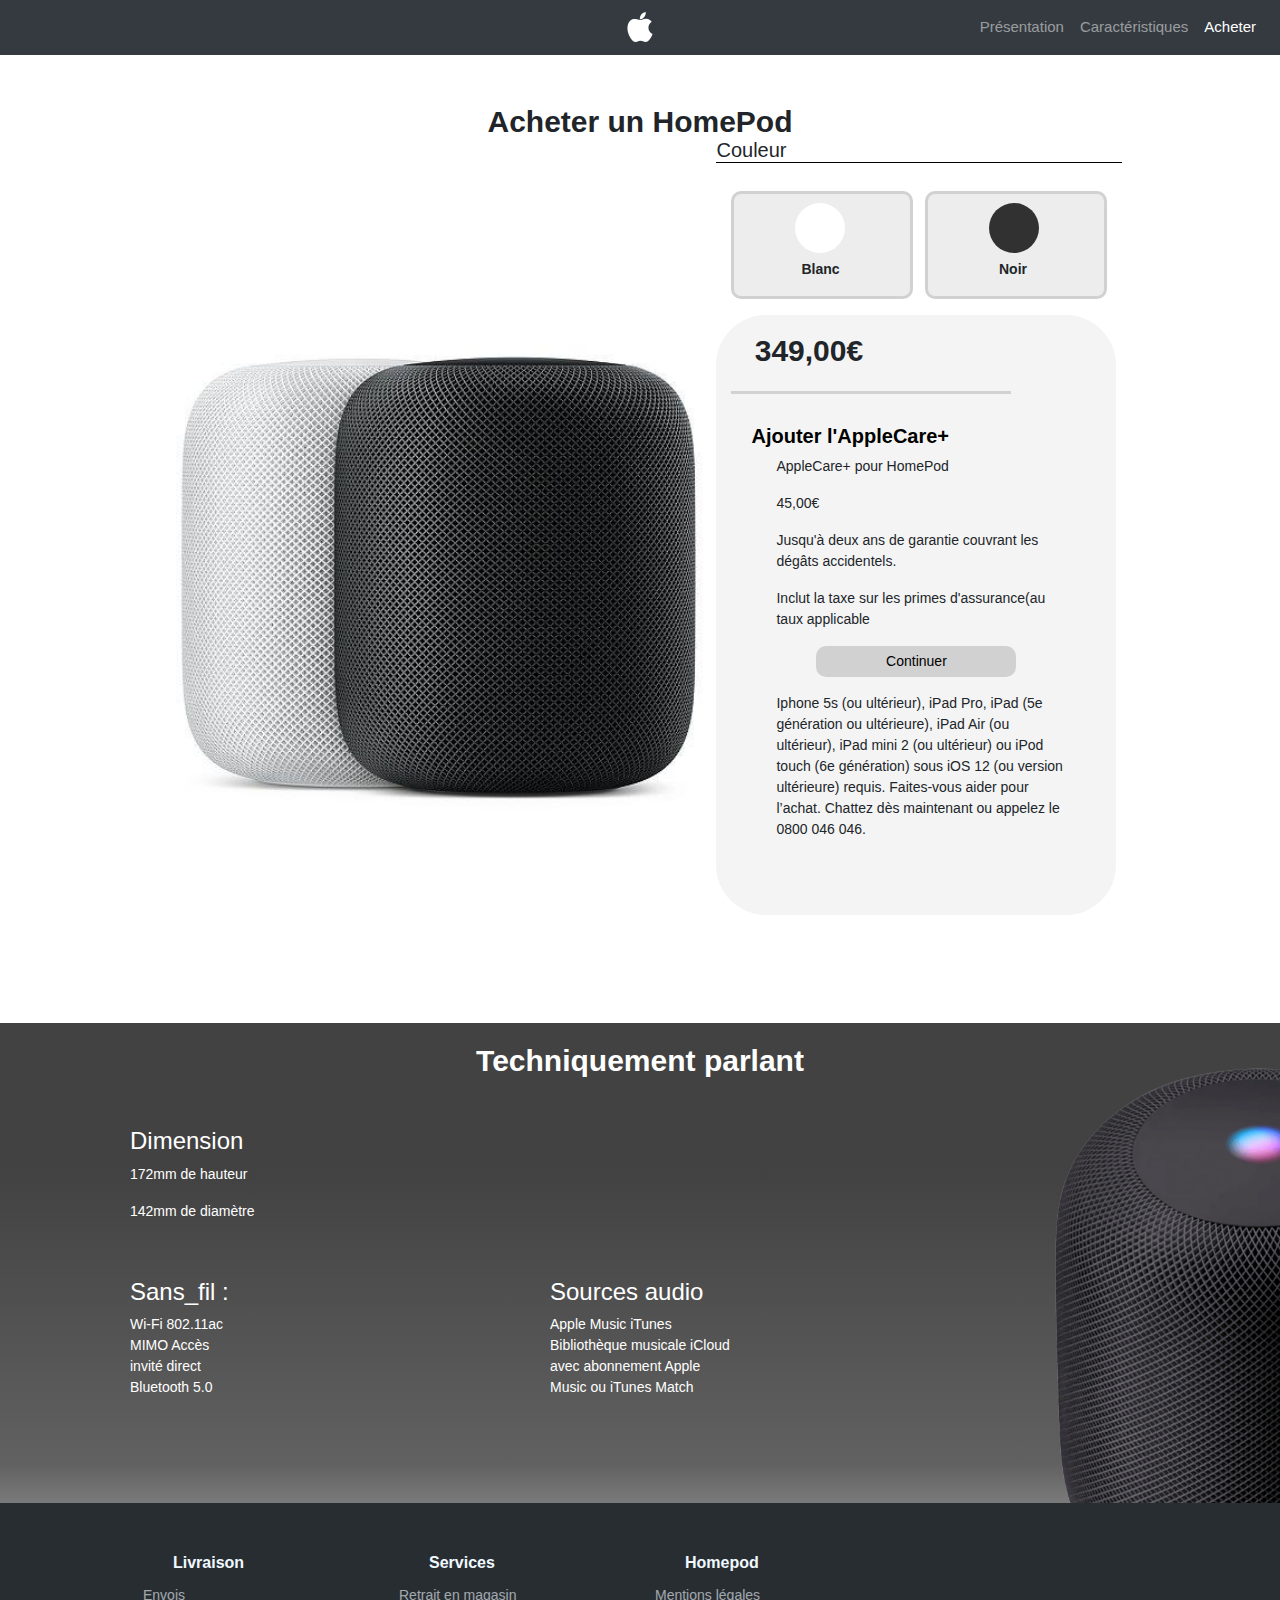
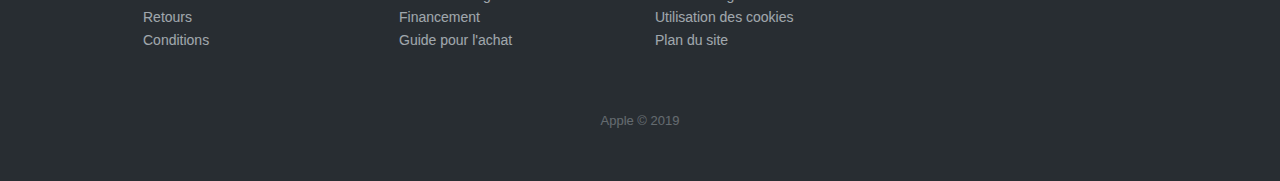
==== index2.html @ 8c5b040a "f" ====
<!DOCTYPE html>
  <html lang="fr">
  <head>
      <meta charset="utf-8"/>
      <title>Acheter</title>
      <meta name="description" content="description de ma page"/>
      <link rel="icon" href="images/appleico.png" type="image/png">

      <link href="https://fonts.googleapis.com/css?family=Roboto" rel="stylesheet">

      <meta name="description" content="description de ma page"/>
      <link rel="stylesheet" href="https://stackpath.bootstrapcdn.com/bootstrap/4.3.1/css/bootstrap.min.css" integrity="sha384-ggOyR0iXCbMQv3Xipma34MD+dH/1fQ784/j6cY/iJTQUOhcWr7x9JvoRxT2MZw1T" crossorigin="anonymous">
      <link rel="stylesheet" href="https://cdnjs.cloudflare.com/ajax/libs/animate.css/3.7.0/animate.css">
      <link rel="stylesheet" href="styles/main2.css">
  </head>

  <body>
    <header>
      <nav class="navbar navbar-expand-lg navbar-dark bg-dark">
        <a class="st-navbar-desktop-logo-link" title="Logo" href="index.html"><img src="images/apple-logo.png" class="logoApple" alt="Description"></a>
        <button class="navbar-toggler" type="button" data-toggle="collapse" data-target="#navbarNav" aria-controls="navbarNav" aria-expanded="false" aria-label="Toggle navigation">
          <span class="navbar-toggler-icon"></span>
        </button>
        <div class="collapse navbar-collapse" id="navbarNav">
          <ul class="nav navbar-nav ml-auto">
            <li class="nav-item">
              <a class="nav-link" href="index.html">Présentation<span class="sr-only">(current)</span></a>
            </li>
            <li class="nav-item">
              <a class="nav-link" href="#">Caractéristiques</a>
            </li>
            <li class="nav-item active">
              <a class="nav-link" href="index2.html">Acheter</a>
            </li>
          </ul>
        </div>
      </nav>
    </header>

    <section class="container">
      <h1>Acheter un HomePod</h1>
        <div class="homepod container-fluid">
          <img src="images/homepodx2.jpg" class=change_images alt="#">
          <div class="form">
            <h2 class="Couleur">Couleur</h2>
            <div class="container-fluid">
              <ul class="square2"><a href="javascript:void(0)"></a>
                    <li class="current button"></li>
                    <li class="white"><p>Blanc</p></li>
                      </ul>

                    <ul class="square"><a href="javascript:void(0)"></a>
                    <li class="button2"></li>
                    <li class="black"><p>Noir</p></li>
                    </ul>
            </div>
            <div class="buy container_flex2">
                <h1> 349,00€</h1>
                <h2 class="Add_Applecare"><a href="#" title="applecare" >Ajouter l'AppleCare+</a></h2>
                <p class="description_applecare">AppleCare+ pour HomePod</p>
                <p class="description_applecare">45,00€</p>
                <p class="description_applecare">Jusqu'à deux ans de garantie couvrant les dégâts accidentels.</p>
                <p class="description_applecare">Inclut la taxe sur les primes d'assurance(au taux applicable
                <p class="continuer"><a href="https://www.apple.com/fr/shop/bag#" title="continuer">Continuer</a></p>
                <p class="description_applecare">Iphone 5s (ou ultérieur), iPad Pro, iPad (5e génération ou ultérieure), iPad Air (ou ultérieur), iPad mini 2 (ou ultérieur) ou iPod touch (6e génération) sous iOS 12 (ou version ultérieure) requis.
Faites-vous aider pour l’achat.  Chattez dès maintenant ou appelez le 0800 046 046.</p>
            </div>
            </div>
          </div>
    </section>

    <section class="caracteristique">
        <h1 class="techniquement_parlant">Techniquement parlant</h1>
        <div class="container-fluid">
          <div class="container-fluid">
            <div class="dimension">
              <h4> Dimension</h4>
              <p>172mm de hauteur</p>
              <p>142mm de diamètre</p>
            </div>
            <div>
              <h4>Poids</h4>
              <p>2,5kg</p>
            </div>
          </div>
        </div>
        <div class="container-fluid">
          <div class="container-fluid">
            <div class="dimension Sans_fil">
              <h4> Sans_fil :</h4>
              <p>Wi-Fi 802.11ac MIMO
                  Accès invité direct
                  Bluetooth 5.0  </p>
            </div>
            <div class="dimension Source_audio">
              <h4>Sources audio</h4>
              <p>Apple Music iTunes Bibliothèque musicale iCloud avec abonnement Apple Music ou iTunes Match</p>
            </div>
          </div>
            <img src="images/pod3.png" class=pod3 alt="">
        </div>
    </section>


    <div class="footer-dark">
      <footer>
        <div class="container">
            <div class="row">
                <div class="col-sm-6 col-md-3 item">
                    <h3>Livraison</h3>
                    <ul>
                        <li><a href="https://www.apple.com/fr/shop/help/shipping_delivery">Envois</a></li>
                        <li><a href="https://www.apple.com/fr/shop/help/shipping_delivery">Retours</a></li>
                        <li><a href="https://www.apple.com/fr/shop/help/shipping_delivery">Conditions</a></li>
                    </ul>
                </div>
                <div class="col-sm-6 col-md-3 item">
                    <h3>Services</h3>
                    <ul>
                        <li><a href="https://www.apple.com/fr/shop/help/shipping_delivery#pickup_points">Retrait en magasin</a></li>
                        <li><a href="https://www.apple.com/fr/shop/help/payments">Financement</a></li>
                        <li><a href="https://www.apple.com/fr/shop/help/payments">Guide pour l'achat</a></li>
                    </ul>
                </div>
                <div class="col-md-6 item text">
                    <h3>Homepod</h3>
                    <ul>
                        <li><a href="https://www.apple.com/fr/legal/">Mentions légales</a></li>
                        <li><a href="https://www.apple.com/legal/privacy/fr-ww/cookies/">Utilisation des cookies</a></li>
                        <li><a href="https://www.apple.com/fr/sitemap/">Plan du site</a></li>
                    </ul>
                </div>
            </div>
            <p class="copyright">Apple © 2019</p>
        </div>
      </footer>
    </div>
    <script src="https://code.jquery.com/jquery-3.3.1.slim.min.js" integrity="sha384-q8i/X+965DzO0rT7abK41JStQIAqVgRVzpbzo5smXKp4YfRvH+8abtTE1Pi6jizo" crossorigin="anonymous"></script>
    <script src="https://cdnjs.cloudflare.com/ajax/libs/popper.js/1.14.7/umd/popper.min.js" integrity="sha384-UO2eT0CpHqdSJQ6hJty5KVphtPhzWj9WO1clHTMGa3JDZwrnQq4sF86dIHNDz0W1" crossorigin="anonymous"></script>
    <script src="https://stackpath.bootstrapcdn.com/bootstrap/4.3.1/js/bootstrap.min.js" integrity="sha384-JjSmVgyd0p3pXB1rRibZUAYoIIy6OrQ6VrjIEaFf/nJGzIxFDsf4x0xIM+B07jRM" crossorigin="anonymous"></script>
    <script src="scripts/main2.js"></script>
  </body>
</html>
---- styles/main2.css ----
@font-face {
  font-family: "SF Pro Text";
  font-weight: normal;
  src: url("https://applesocial.s3.amazonaws.com/assets/styles/fonts/sanfrancisco/sanfranciscodisplay-regular-webfont.woff");
}

@font-face {
  font-family: "SF Pro Text";
  font-weight: bold;
  src: url("https://applesocial.s3.amazonaws.com/assets/styles/fonts/sanfrancisco/sanfranciscodisplay-bold-webfont.woff");
}

body {
  font-family: "SF Pro Text", "Myriad Set Pro", "SF Pro Icons", "Apple Legacy Chevron", "Helvetica Neue", Helvetica, Arial, sans-serif;
  margin:0;
  padding:0;
  font-size: 14px;
  color:#00000;
  background-color: #FFFFFF;
}

.navbar{
  font-size: 15px;
}

.logoApple{
  width: 30px;
  height: 30px;
}

.st-navbar-desktop-logo-link{
  position: absolute;
  left: 50%;
  transform: translateX(-50%);
}

.frontTitle{
  text-align: center;
  margin-top: 50px;
  margin-bottom: ;
}

.frontPod{
 margin-left:25%;
 margin-bottom: 30px;
 width: 50%;
}

.container{
  width: 1024px;
  height: auto;
}
h1{
  text-align: center;
  margin-top: 5%;
  font-size: 30px;
  font-weight: bold;
}
.container-fluid{
 display:flex;
 justify-content: flex-start;
 justify-content: space-between;
 padding-top: 20px;
}
.homepod{
  margin-top: -30px;
}
.form{
  width: 700px;
  height: auto;

}
.Couleur{
  padding-left: 0px;
  font-size: 20px;
  border-bottom: 1px solid black;
}

.container-fluid>ul li {
  display: flex;
  border-radius: 50%;
  justify-content:space-between;
    padding-right: 4px;
    margin-bottom: -13px;
    margin-left: 21px;
    margin-right: 15px;
    margin-top: 9px;
    width: 50px;
    height: 50px;

}
.square{
  background-color: #EDEDED;
  border-radius: 10px;
  border: solid #D1D1D1;
  padding-right: 50px;
  padding-bottom: 10px;
}
.square2{
  background-color:#EDEDED;
  border-radius: 10px;
  border: solid #D1D1D1;
  padding-right: 50px;
  padding-bottom: 10px;
}
.white>p{
  text-align: center;
  margin-left: 6px;
  margin-top: 10px;
  font-weight: bold;
}
.black>p{
  padding-left: 10px;
  margin-top: 10px;
  margin-left: 0px;
  font-weight: bold;
}
.button{
 background-color: white;
 padding-left: 20px;

}
.button2{
  background-color: #313131;
  margin-bottom: -13px;
}

.buy{
  width: 400px;
  height: 400px;
  display: flex;
  justify-content: flex-start;
  background-color: #f4f4f4;
  border-radius: 50px;

}
.buy>h1{
  width: 70%;
  height: 30px;
  font-weight: bold;
  font-size: 30px;
  margin-left: -80px;
  padding-left: 100px;
}

h3{
margin: 0 auto;
border-radius: 10px;
margin-top: 50px;
padding-left: 30px;
}
.Add_Applecare{
 font-size: 20px;
 margin-top: 20px;
 border-top: solid #D1D1D1;
 padding-top: 30px;
 padding-left: 20px;
 width: 80%;
 margin-left: 15px;
 font-weight: bold;
}
a{
  color: black;
}
.container_flex2{
  flex-direction: column;
  height: 600px;
  width: 400px;
  padding-right:50px;
}
p.description_applecare{
  padding-left: 60px;
  padding-top: -5px;
}
p.continuer{
  background-color: #D1D1D1;
  color: black;
  border-radius: 10px;
  text-align: center;
  margin-left: 100px;
  margin-right: 50px;
  padding:  5px;

}
img{
  width: 100%;
  height:100%;
}
.dimension{
  padding-right:300px;
}
.dimension>p{
 width: 130px;
}
.Sans_fil>p{
  width:100px;
}
.Source_audio>p{
  width:200px;
  padding-left: 20px;
}
.Source_audio>h4{
  padding-left: 20px;
}
.caracteristique{
background: linear-gradient(180deg, #424242 30.94%, #616161 91.86%, #7A7A7A 100%);
 padding-left: 100px;
 height: 480px;
color: white;
padding-top: 10px;
padding-bottom: 10px;
margin-top: 100px;
}


.techniquement_parlant{
  padding-right: 100px;
margin-top: 10px;
}

.pod3{
width: 400px;
height: 500px;
 margin-top: -255px;
}
.change_images{
  margin-top: 100px;
}

.footer-dark {
  padding:50px 0;
  color:#f0f9ff;
  background-color:#282d32;
}

.footer-dark h3 {
  margin-top:0;
  margin-bottom:12px;
  font-weight:bold;
  font-size:16px;
}

.footer-dark ul {
  padding:0;
  list-style:none;
  line-height:1.6;
  font-size:14px;
  margin-bottom:0;
}

.footer-dark ul a {
  color:inherit;
  text-decoration:none;
  opacity:0.6;
}

.footer-dark ul a:hover {
  opacity:0.8;
}

@media (max-width:767px) {
  .footer-dark .item:not(.social) {
    text-align:center;
    padding-bottom:20px;
  }
}

.footer-dark .item.text {
  margin-bottom:36px;
}

@media (max-width:767px) {
  .footer-dark .item.text {
    margin-bottom:0;
  }
}

.footer-dark .item.text p {
  opacity:0.6;
  margin-bottom:0;
}

.footer-dark .item.social {
  text-align:center;
}

@media (max-width:991px) {
  .footer-dark .item.social {
    text-align:center;
    margin-top:20px;
  }
}

.footer-dark .item.social > a {
  font-size:20px;
  width:36px;
  height:36px;
  line-height:36px;
  display:inline-block;
  text-align:center;
  border-radius:50%;
  box-shadow:0 0 0 1px rgba(255,255,255,0.4);
  margin:0 8px;
  color:#fff;
  opacity:0.75;
}

.footer-dark .item.social > a:hover {
  opacity:0.9;
}

.footer-dark .copyright {
  text-align:center;
  padding-top:24px;
  opacity:0.3;
  font-size:13px;
  margin-bottom:0;
}
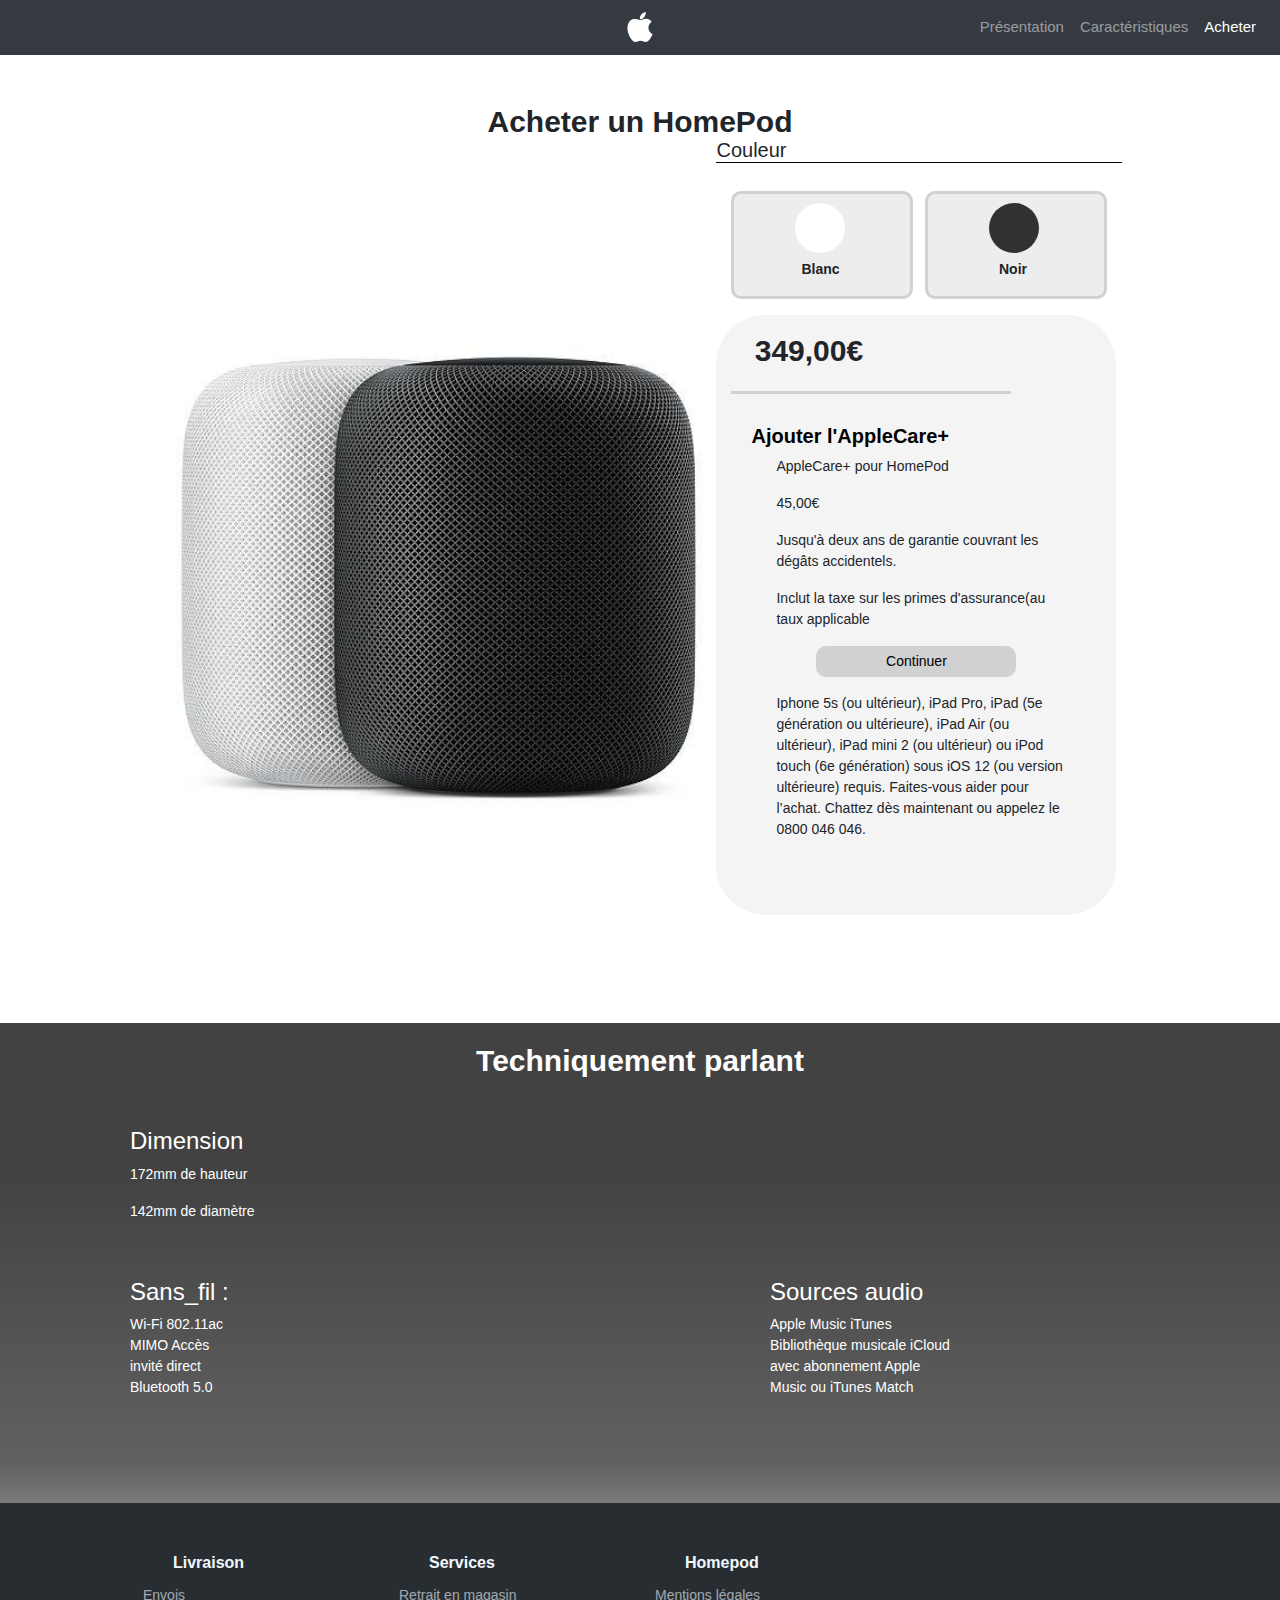
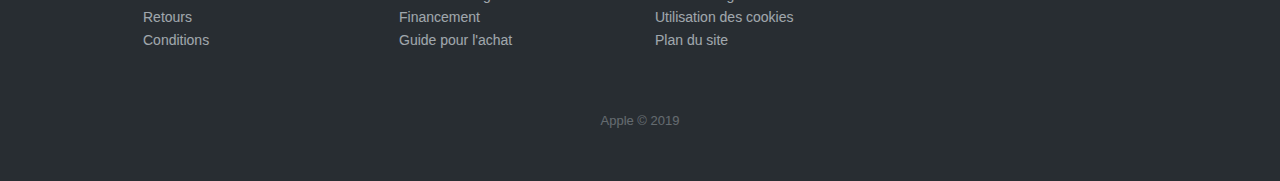
==== commit 1fe553fe: "jiij" ====
--- a/index2.html
+++ b/index2.html
@@ -5,9 +5,6 @@
       <title>Acheter</title>
       <meta name="description" content="description de ma page"/>
       <link rel="icon" href="images/appleico.png" type="image/png">
-
-      <link href="https://fonts.googleapis.com/css?family=Roboto" rel="stylesheet">
-
       <meta name="description" content="description de ma page"/>
       <link rel="stylesheet" href="https://stackpath.bootstrapcdn.com/bootstrap/4.3.1/css/bootstrap.min.css" integrity="sha384-ggOyR0iXCbMQv3Xipma34MD+dH/1fQ784/j6cY/iJTQUOhcWr7x9JvoRxT2MZw1T" crossorigin="anonymous">
       <link rel="stylesheet" href="https://cdnjs.cloudflare.com/ajax/libs/animate.css/3.7.0/animate.css">
@@ -78,10 +75,6 @@
               <p>172mm de hauteur</p>
               <p>142mm de diamètre</p>
             </div>
-            <div>
-              <h4>Poids</h4>
-              <p>2,5kg</p>
-            </div>
           </div>
         </div>
         <div class="container-fluid">
--- a/styles/main2.css
+++ b/styles/main2.css
@@ -316,3 +316,8 @@
   font-size:13px;
   margin-bottom:0;
 }
+@media screen and (max-width:1300px){
+  .container-fluid>.pod3{
+    display: none;
+  }
+}
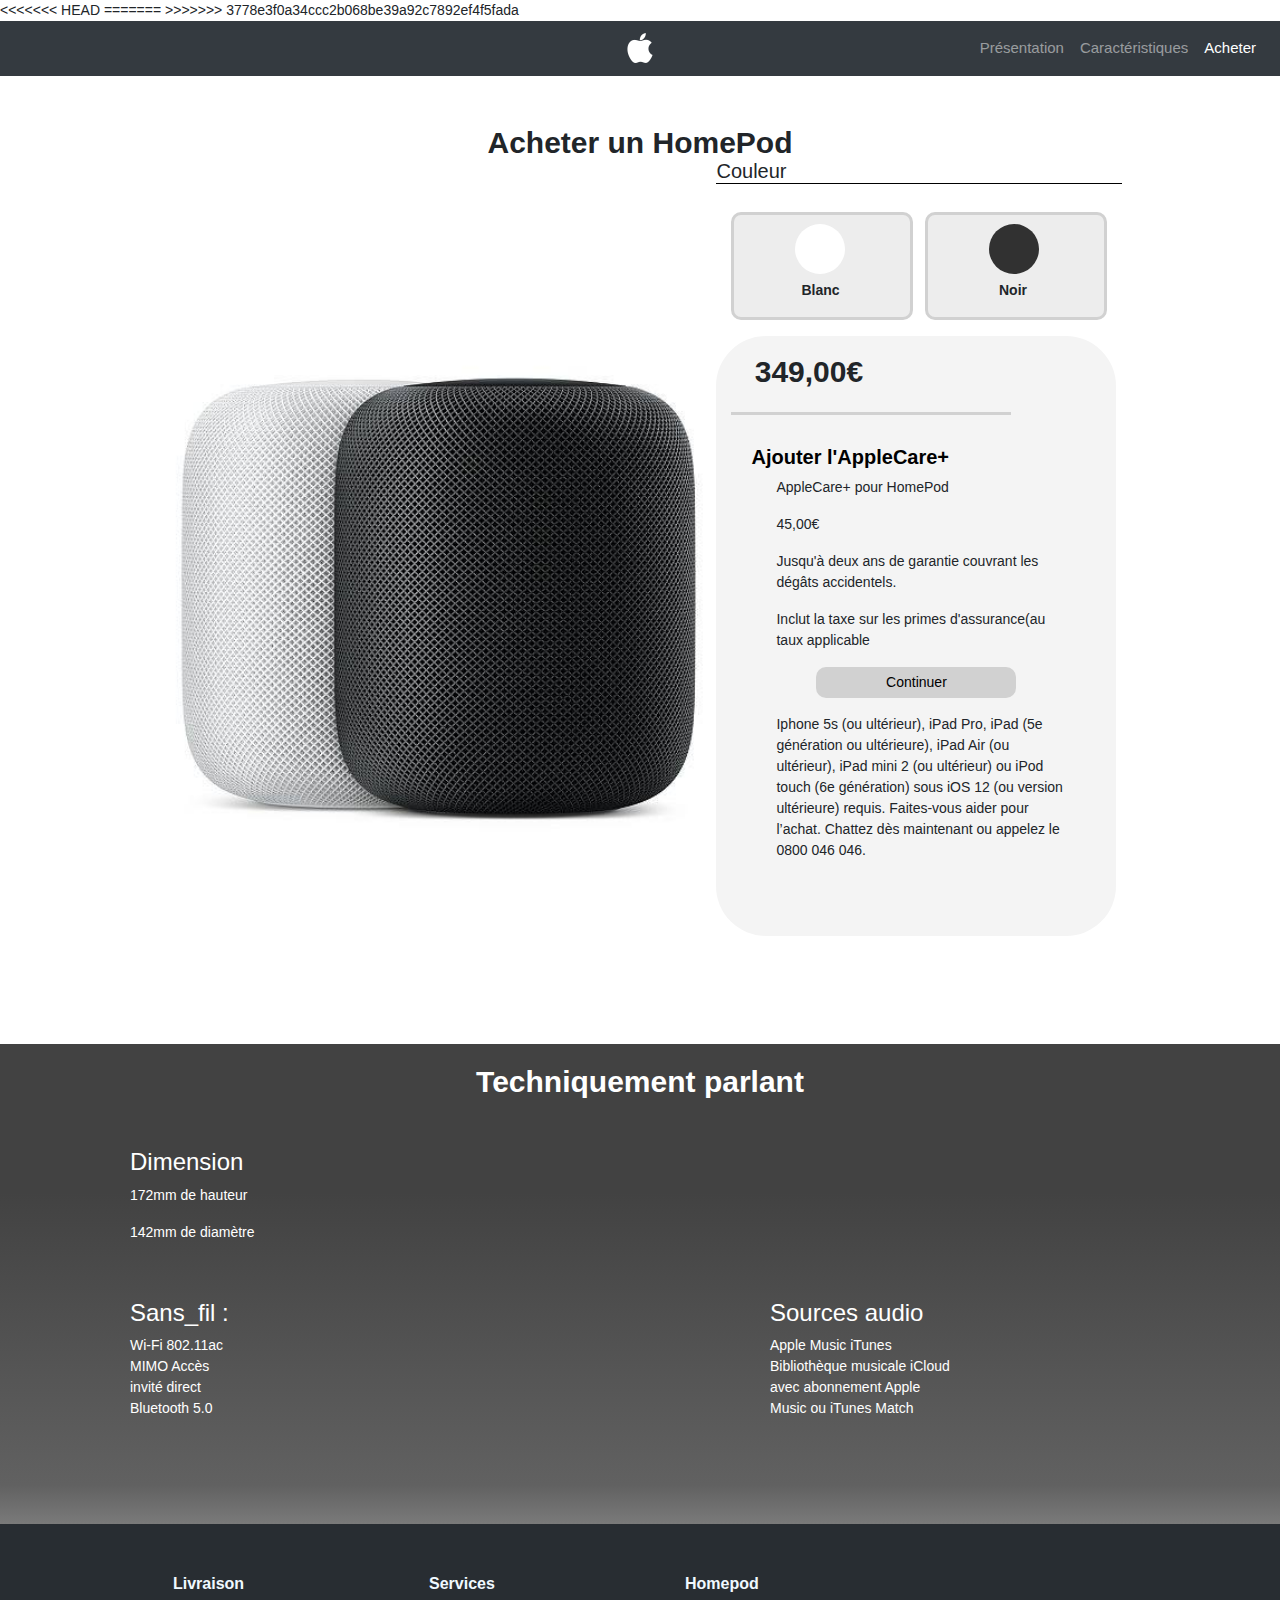
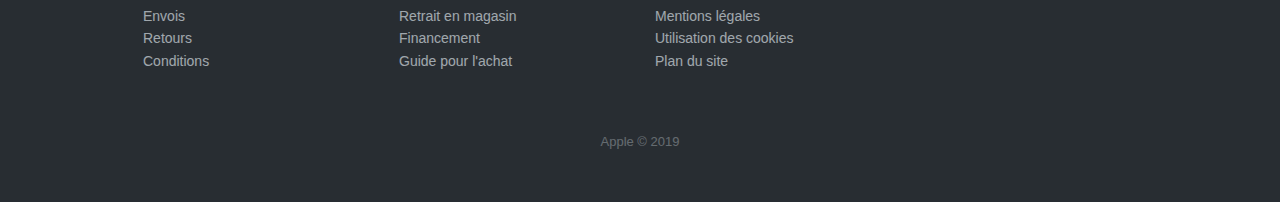
==== commit eee73263: "Merge branch 'master' of https://github.com/pierrebor/homepod" ====
--- a/index2.html
+++ b/index2.html
@@ -5,6 +5,12 @@
       <title>Acheter</title>
       <meta name="description" content="description de ma page"/>
       <link rel="icon" href="images/appleico.png" type="image/png">
+<<<<<<< HEAD
+=======
+
+      <link href="https://fonts.googleapis.com/css?family=Roboto" rel="stylesheet">
+
+>>>>>>> 3778e3f0a34ccc2b068be39a92c7892ef4f5fada
       <meta name="description" content="description de ma page"/>
       <link rel="stylesheet" href="https://stackpath.bootstrapcdn.com/bootstrap/4.3.1/css/bootstrap.min.css" integrity="sha384-ggOyR0iXCbMQv3Xipma34MD+dH/1fQ784/j6cY/iJTQUOhcWr7x9JvoRxT2MZw1T" crossorigin="anonymous">
       <link rel="stylesheet" href="https://cdnjs.cloudflare.com/ajax/libs/animate.css/3.7.0/animate.css">
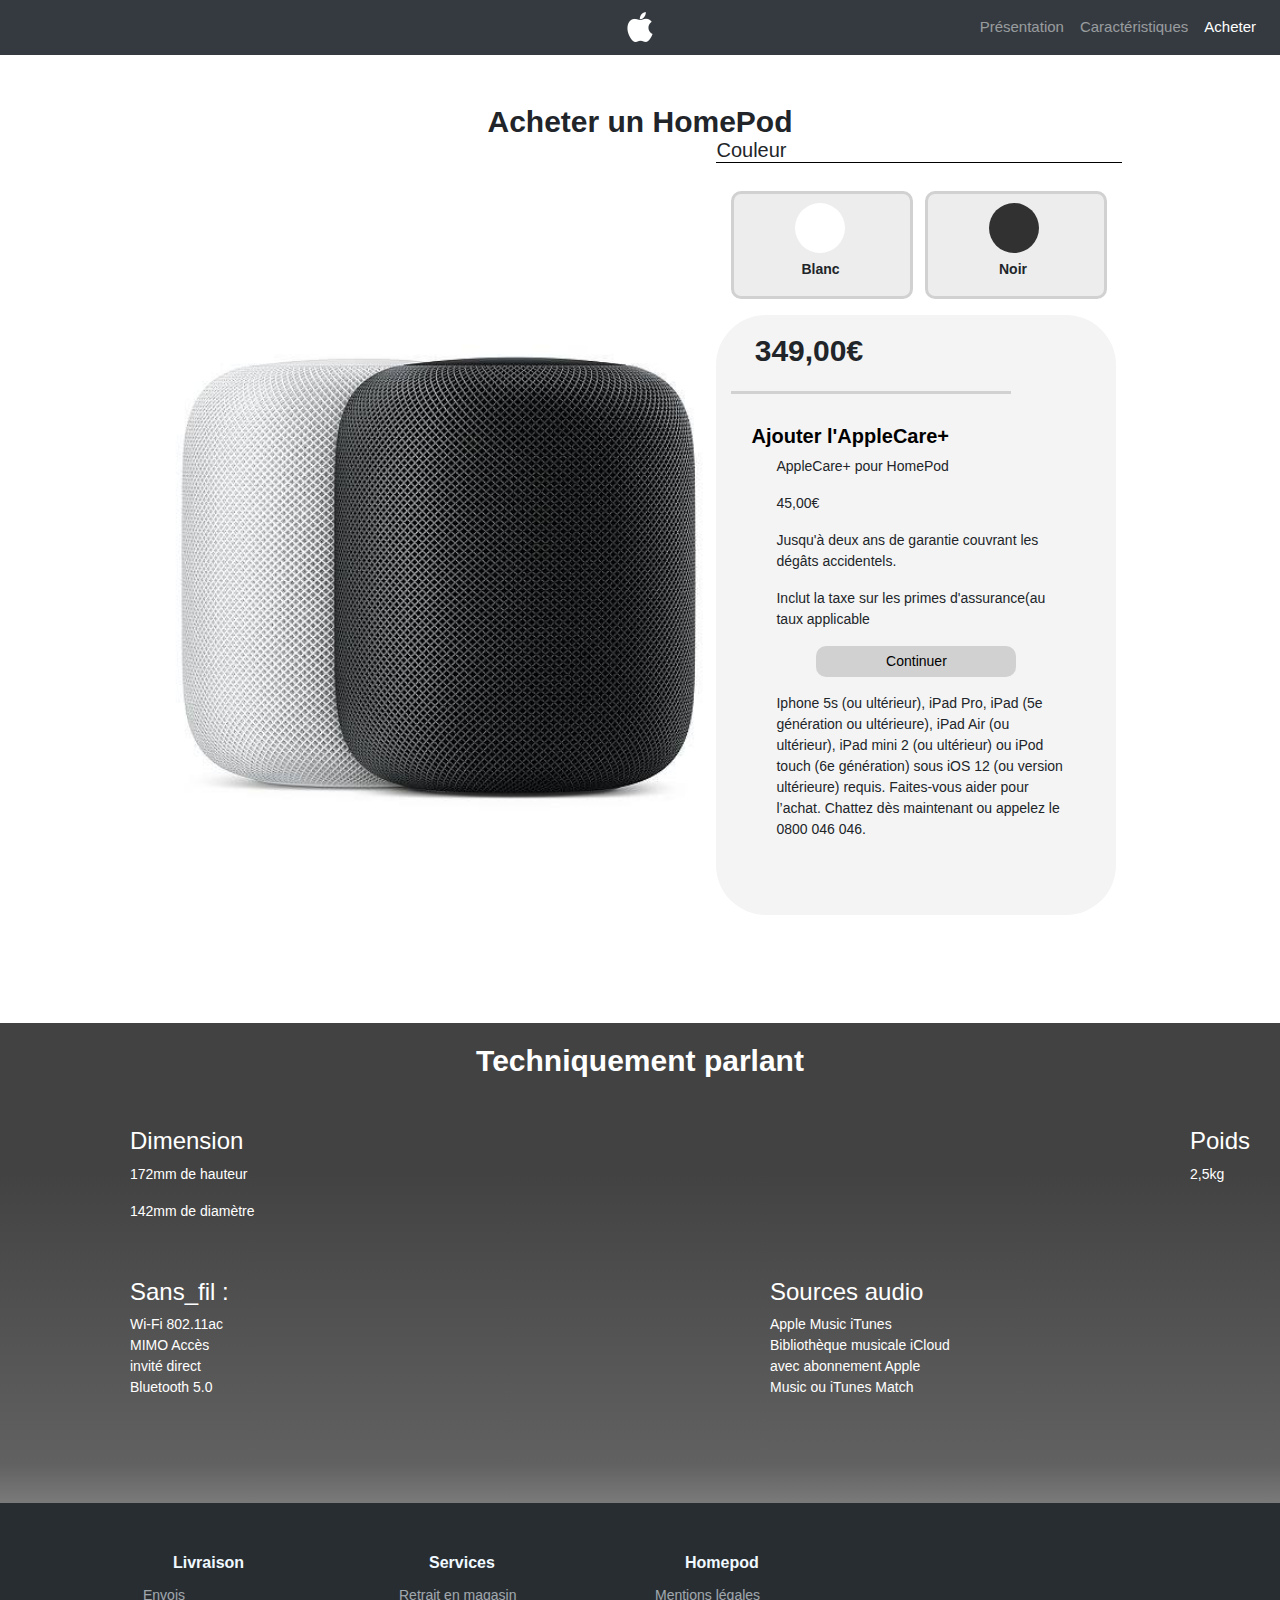
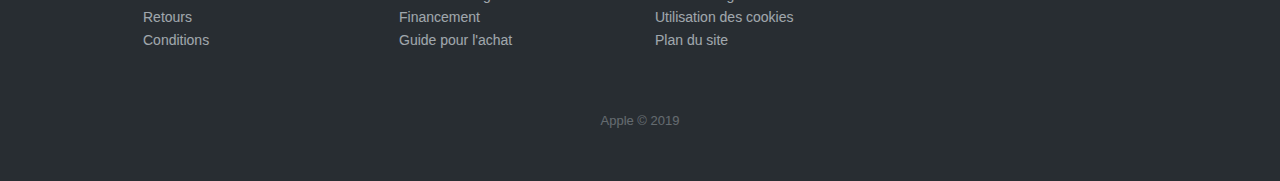
==== commit 8970fa44: "bbvv" ====
--- a/index2.html
+++ b/index2.html
@@ -5,12 +5,9 @@
       <title>Acheter</title>
       <meta name="description" content="description de ma page"/>
       <link rel="icon" href="images/appleico.png" type="image/png">
-<<<<<<< HEAD
-=======
 
       <link href="https://fonts.googleapis.com/css?family=Roboto" rel="stylesheet">
 
->>>>>>> 3778e3f0a34ccc2b068be39a92c7892ef4f5fada
       <meta name="description" content="description de ma page"/>
       <link rel="stylesheet" href="https://stackpath.bootstrapcdn.com/bootstrap/4.3.1/css/bootstrap.min.css" integrity="sha384-ggOyR0iXCbMQv3Xipma34MD+dH/1fQ784/j6cY/iJTQUOhcWr7x9JvoRxT2MZw1T" crossorigin="anonymous">
       <link rel="stylesheet" href="https://cdnjs.cloudflare.com/ajax/libs/animate.css/3.7.0/animate.css">
@@ -30,7 +27,7 @@
               <a class="nav-link" href="index.html">Présentation<span class="sr-only">(current)</span></a>
             </li>
             <li class="nav-item">
-              <a class="nav-link" href="#">Caractéristiques</a>
+              <a class="nav-link" href="index3.html">Caractéristiques</a>
             </li>
             <li class="nav-item active">
               <a class="nav-link" href="index2.html">Acheter</a>
@@ -80,6 +77,10 @@
               <h4> Dimension</h4>
               <p>172mm de hauteur</p>
               <p>142mm de diamètre</p>
+            </div>
+            <div>
+              <h4>Poids</h4>
+              <p>2,5kg</p>
             </div>
           </div>
         </div>
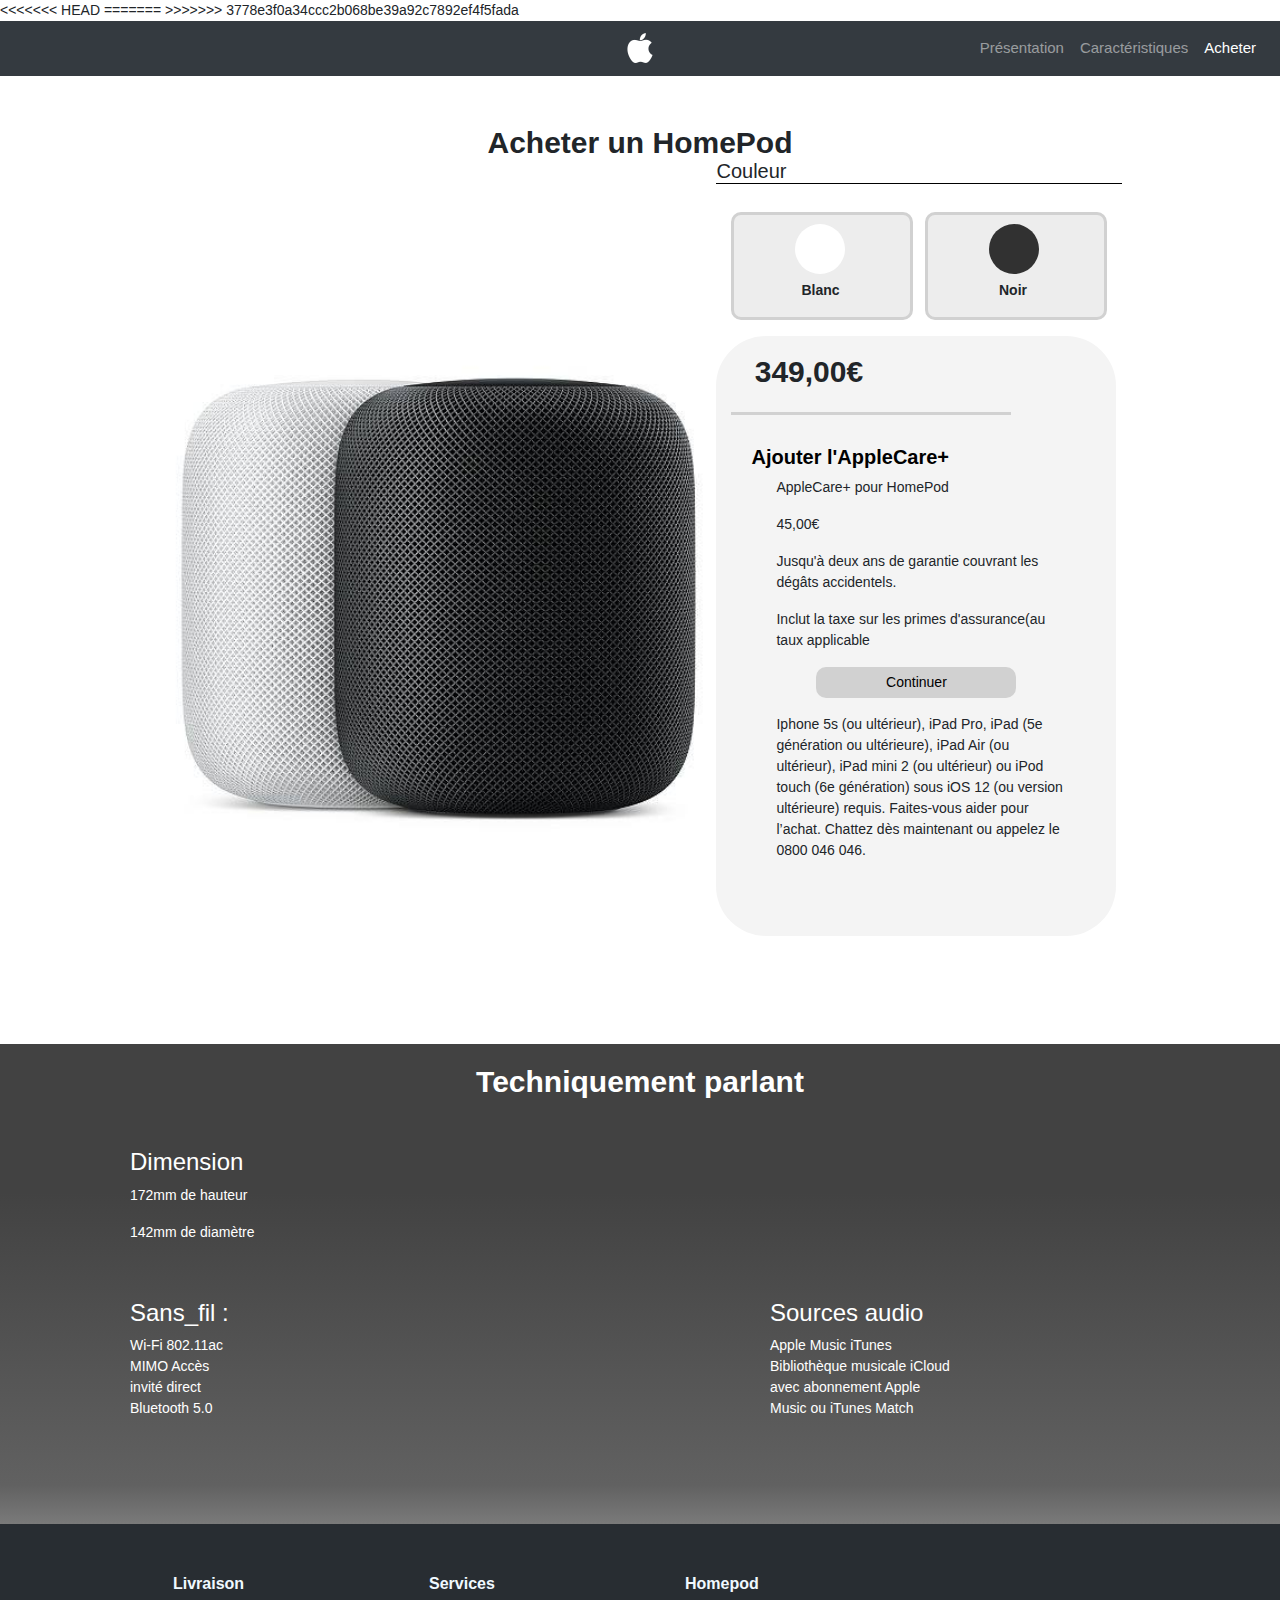
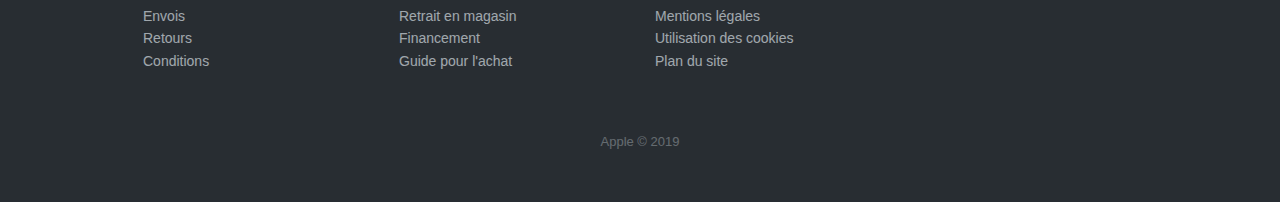
==== commit d90128da: "Merge branch 'master' of https://github.com/pierrebor/homepod" ====
--- a/index2.html
+++ b/index2.html
@@ -5,9 +5,12 @@
       <title>Acheter</title>
       <meta name="description" content="description de ma page"/>
       <link rel="icon" href="images/appleico.png" type="image/png">
+<<<<<<< HEAD
+=======
 
       <link href="https://fonts.googleapis.com/css?family=Roboto" rel="stylesheet">
 
+>>>>>>> 3778e3f0a34ccc2b068be39a92c7892ef4f5fada
       <meta name="description" content="description de ma page"/>
       <link rel="stylesheet" href="https://stackpath.bootstrapcdn.com/bootstrap/4.3.1/css/bootstrap.min.css" integrity="sha384-ggOyR0iXCbMQv3Xipma34MD+dH/1fQ784/j6cY/iJTQUOhcWr7x9JvoRxT2MZw1T" crossorigin="anonymous">
       <link rel="stylesheet" href="https://cdnjs.cloudflare.com/ajax/libs/animate.css/3.7.0/animate.css">
@@ -78,10 +81,6 @@
               <p>172mm de hauteur</p>
               <p>142mm de diamètre</p>
             </div>
-            <div>
-              <h4>Poids</h4>
-              <p>2,5kg</p>
-            </div>
           </div>
         </div>
         <div class="container-fluid">
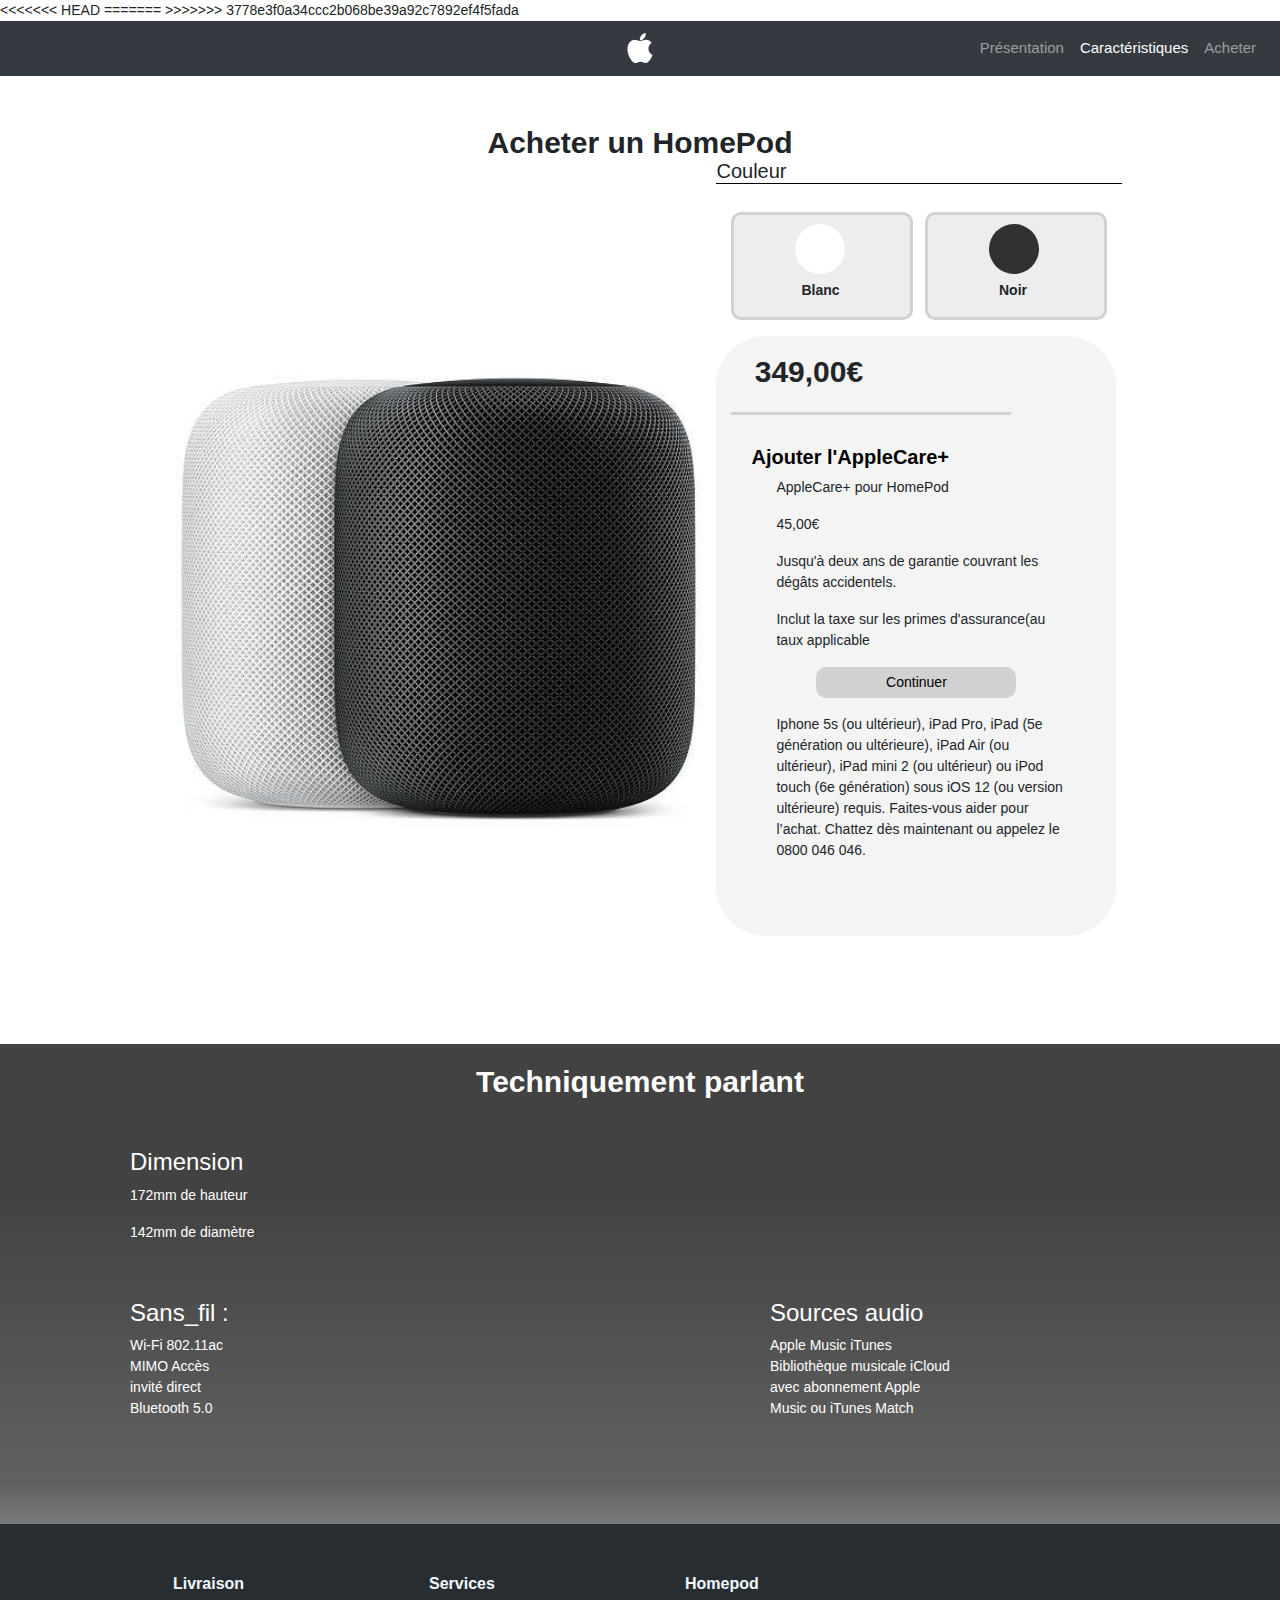
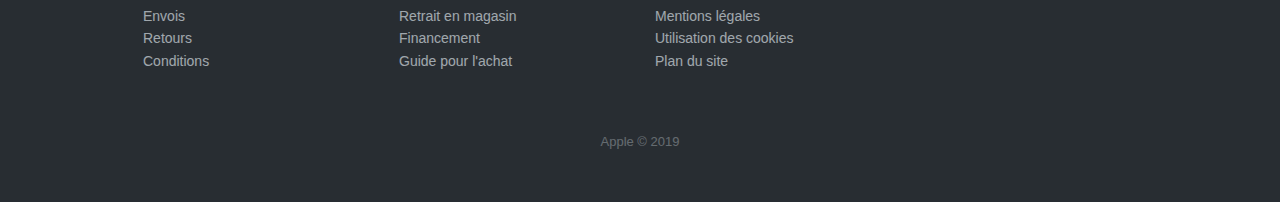
==== commit 33d0bf6e: "d" ====
--- a/index2.html
+++ b/index2.html
@@ -30,9 +30,9 @@
               <a class="nav-link" href="index.html">Présentation<span class="sr-only">(current)</span></a>
             </li>
             <li class="nav-item">
-              <a class="nav-link" href="index3.html">Caractéristiques</a>
+              <a class="nav-link active" href="index3.html">Caractéristiques</a>
             </li>
-            <li class="nav-item active">
+            <li class="nav-item">
               <a class="nav-link" href="index2.html">Acheter</a>
             </li>
           </ul>
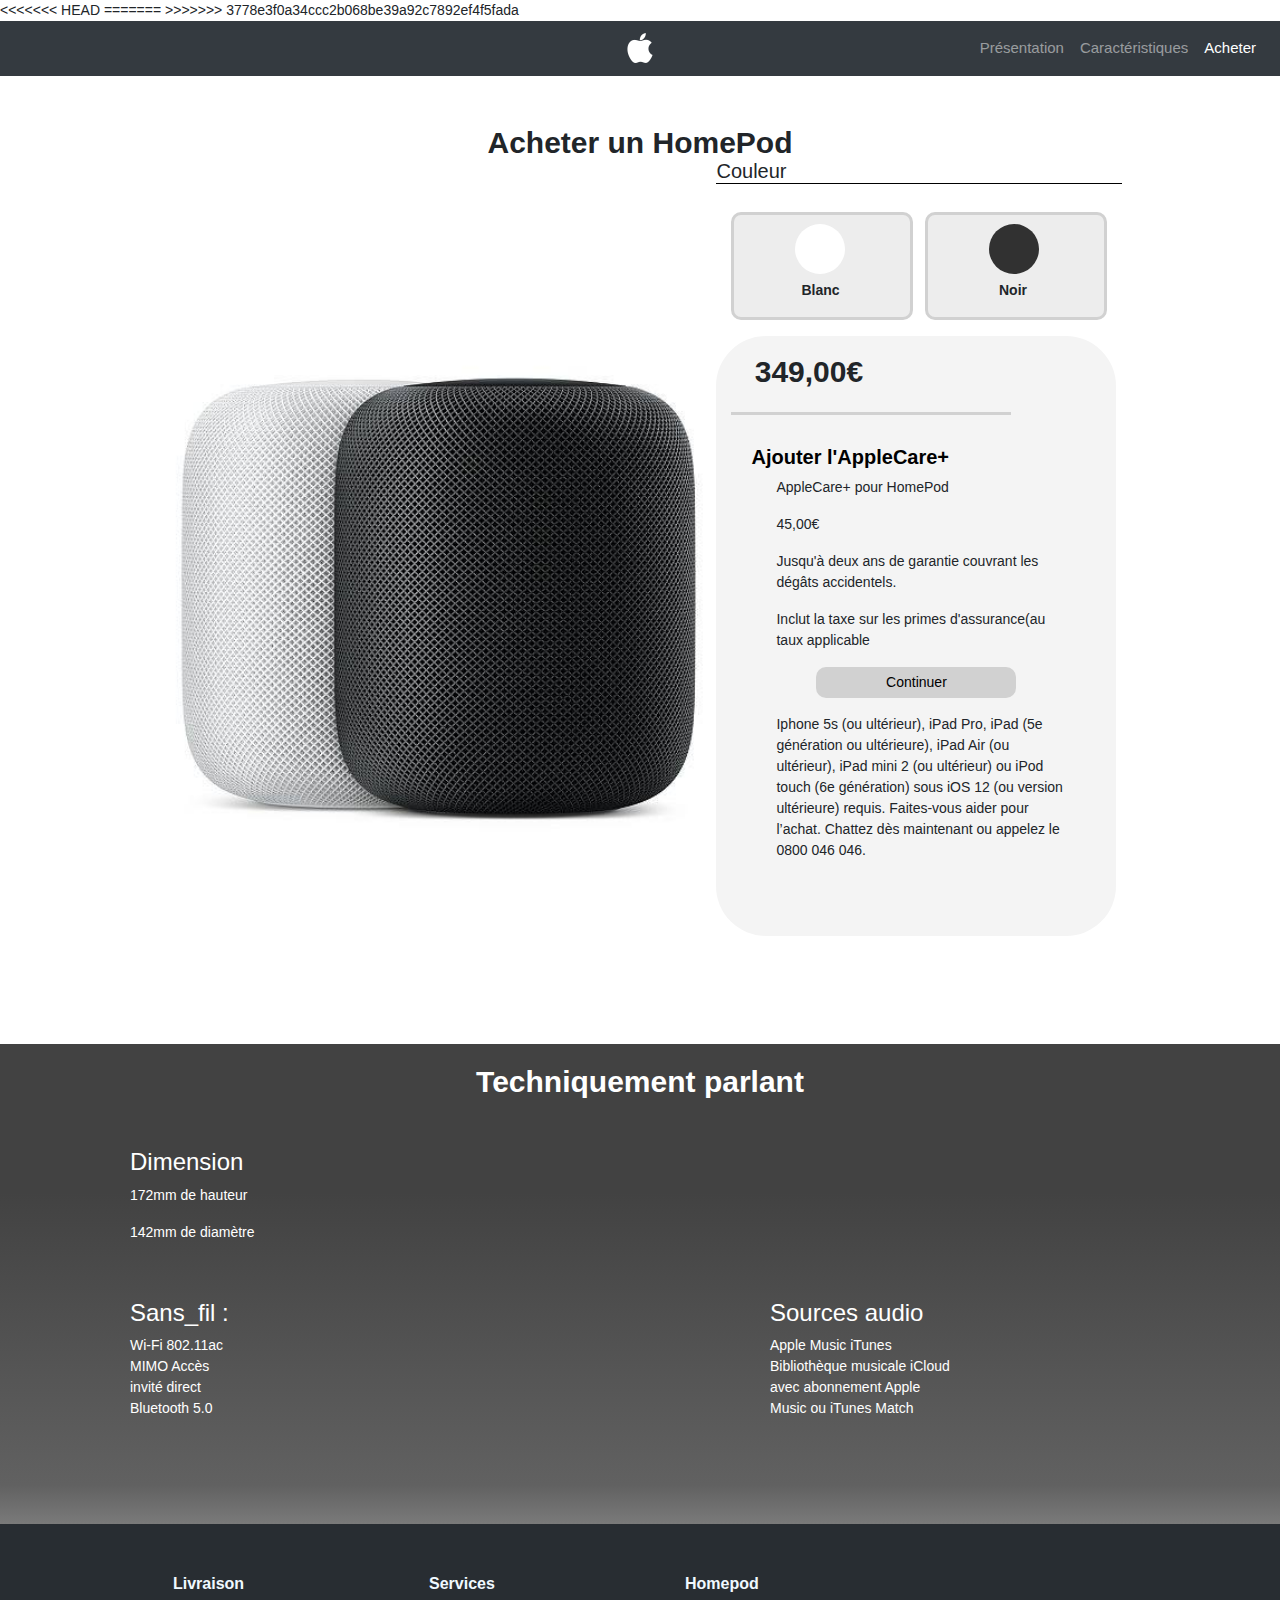
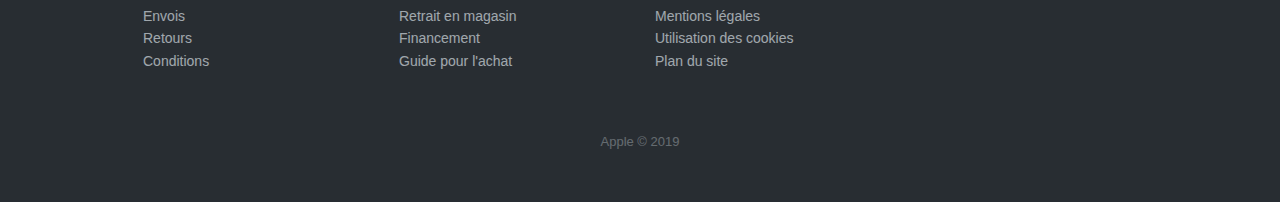
==== commit e1be76c2: "d" ====
--- a/index2.html
+++ b/index2.html
@@ -30,9 +30,9 @@
               <a class="nav-link" href="index.html">Présentation<span class="sr-only">(current)</span></a>
             </li>
             <li class="nav-item">
-              <a class="nav-link active" href="index3.html">Caractéristiques</a>
+              <a class="nav-link" href="index3.html">Caractéristiques</a>
             </li>
-            <li class="nav-item">
+            <li class="nav-item active">
               <a class="nav-link" href="index2.html">Acheter</a>
             </li>
           </ul>
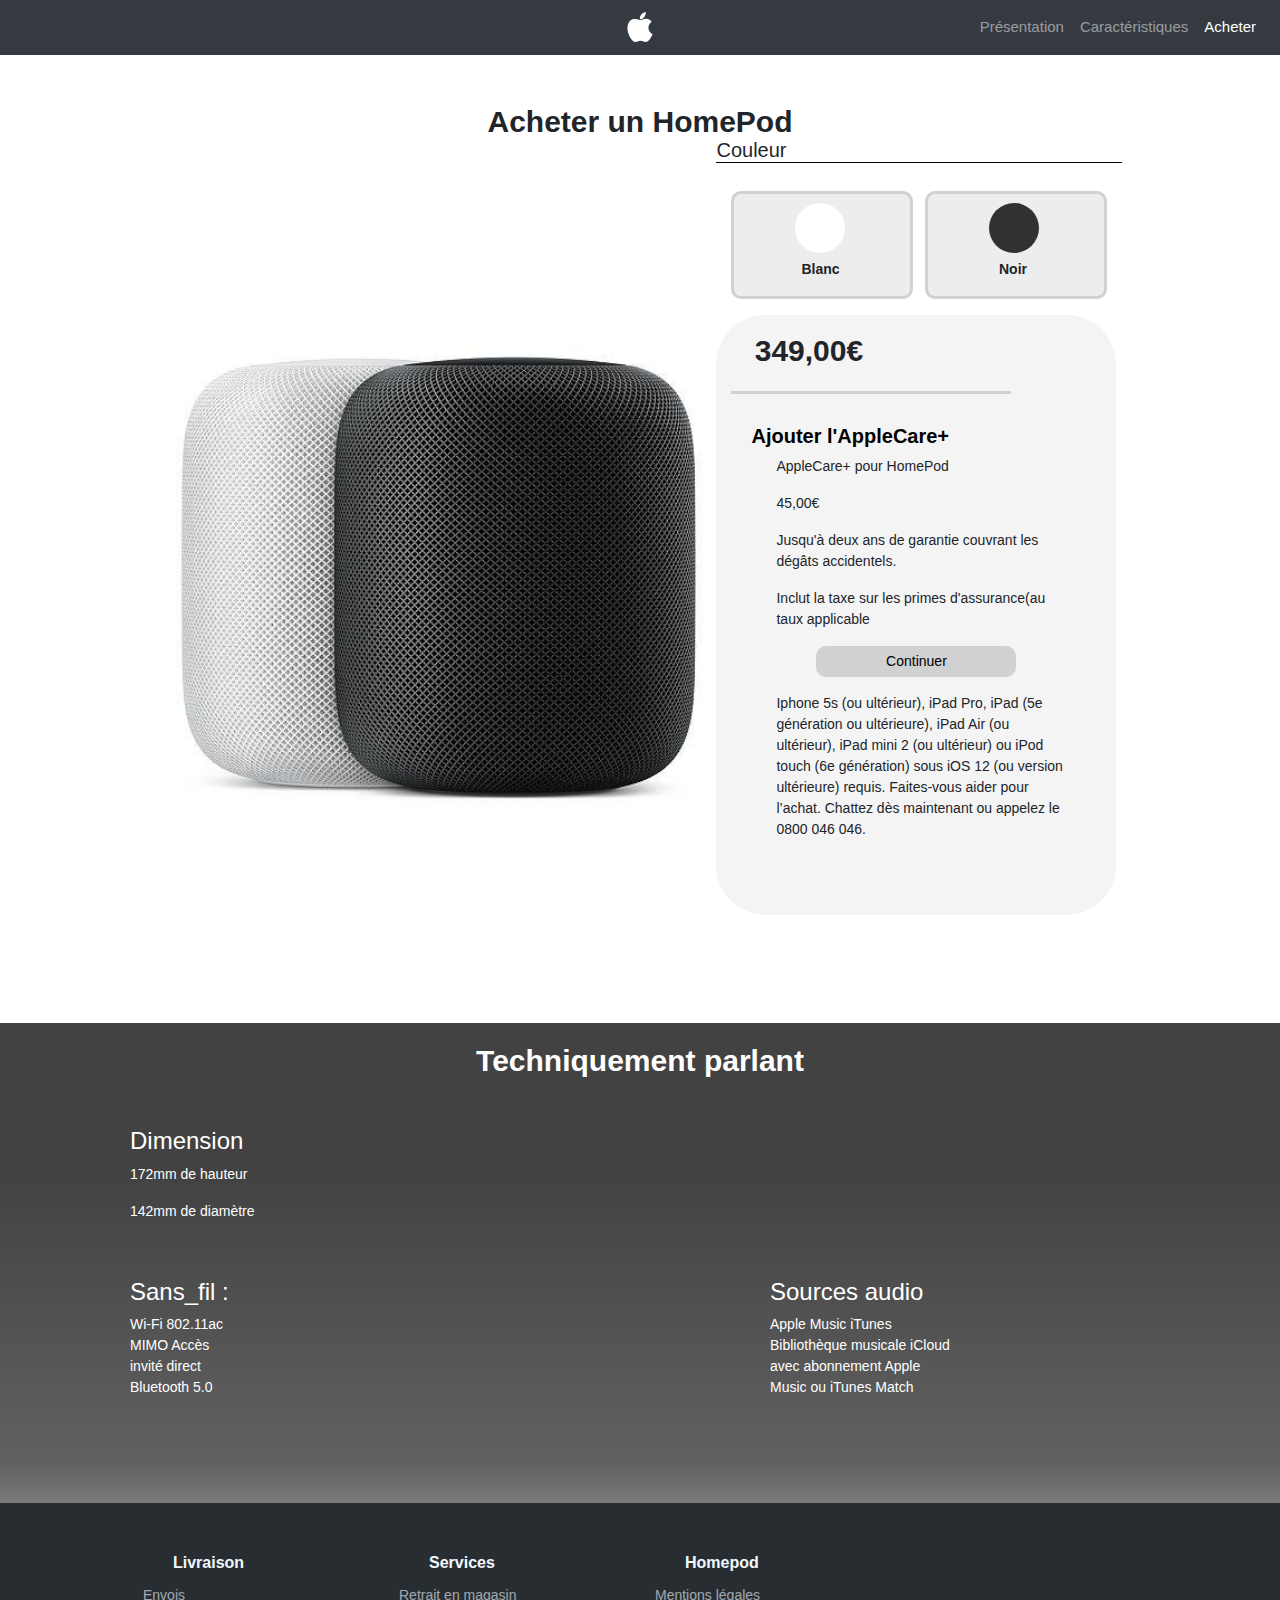
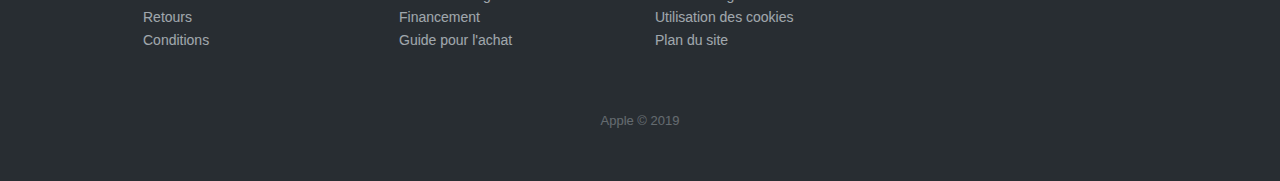
==== commit 6dad3262: "z" ====
--- a/index2.html
+++ b/index2.html
@@ -5,12 +5,10 @@
       <title>Acheter</title>
       <meta name="description" content="description de ma page"/>
       <link rel="icon" href="images/appleico.png" type="image/png">
-<<<<<<< HEAD
-=======
+
 
       <link href="https://fonts.googleapis.com/css?family=Roboto" rel="stylesheet">
 
->>>>>>> 3778e3f0a34ccc2b068be39a92c7892ef4f5fada
       <meta name="description" content="description de ma page"/>
       <link rel="stylesheet" href="https://stackpath.bootstrapcdn.com/bootstrap/4.3.1/css/bootstrap.min.css" integrity="sha384-ggOyR0iXCbMQv3Xipma34MD+dH/1fQ784/j6cY/iJTQUOhcWr7x9JvoRxT2MZw1T" crossorigin="anonymous">
       <link rel="stylesheet" href="https://cdnjs.cloudflare.com/ajax/libs/animate.css/3.7.0/animate.css">
